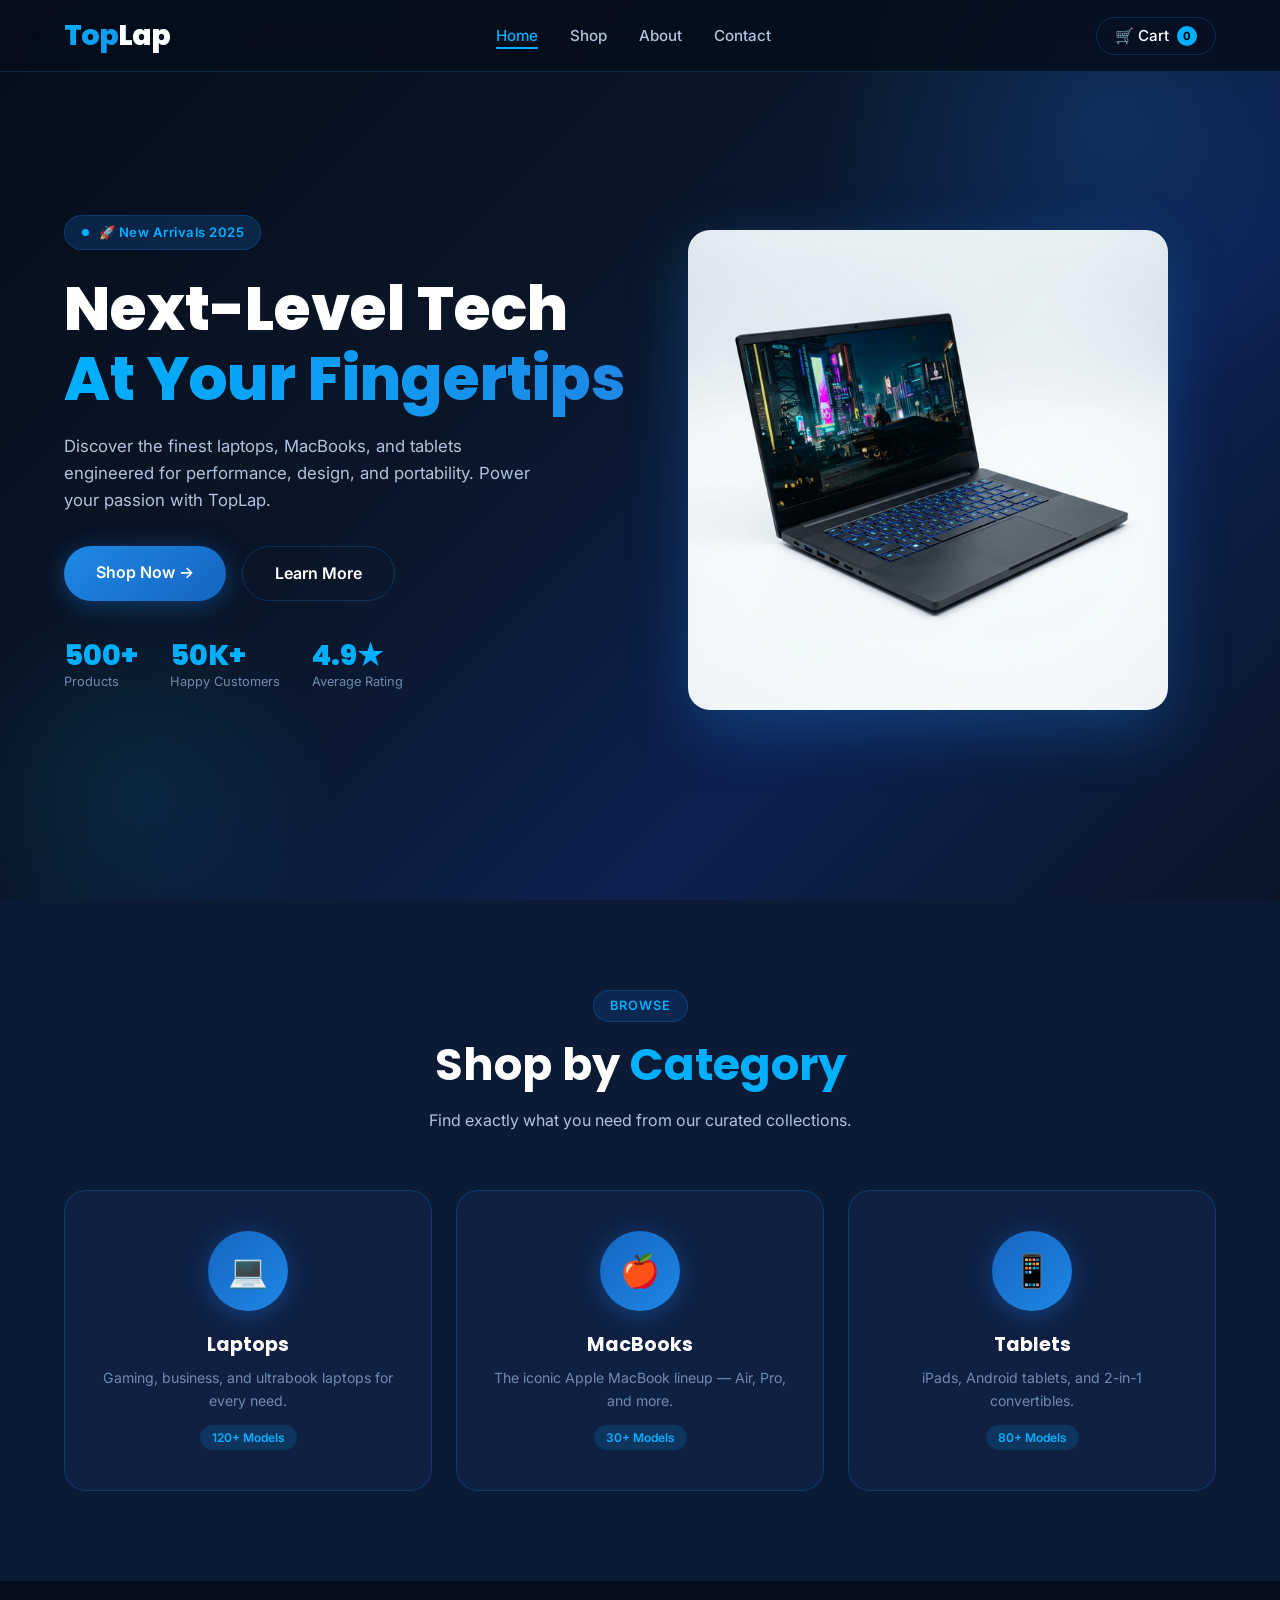
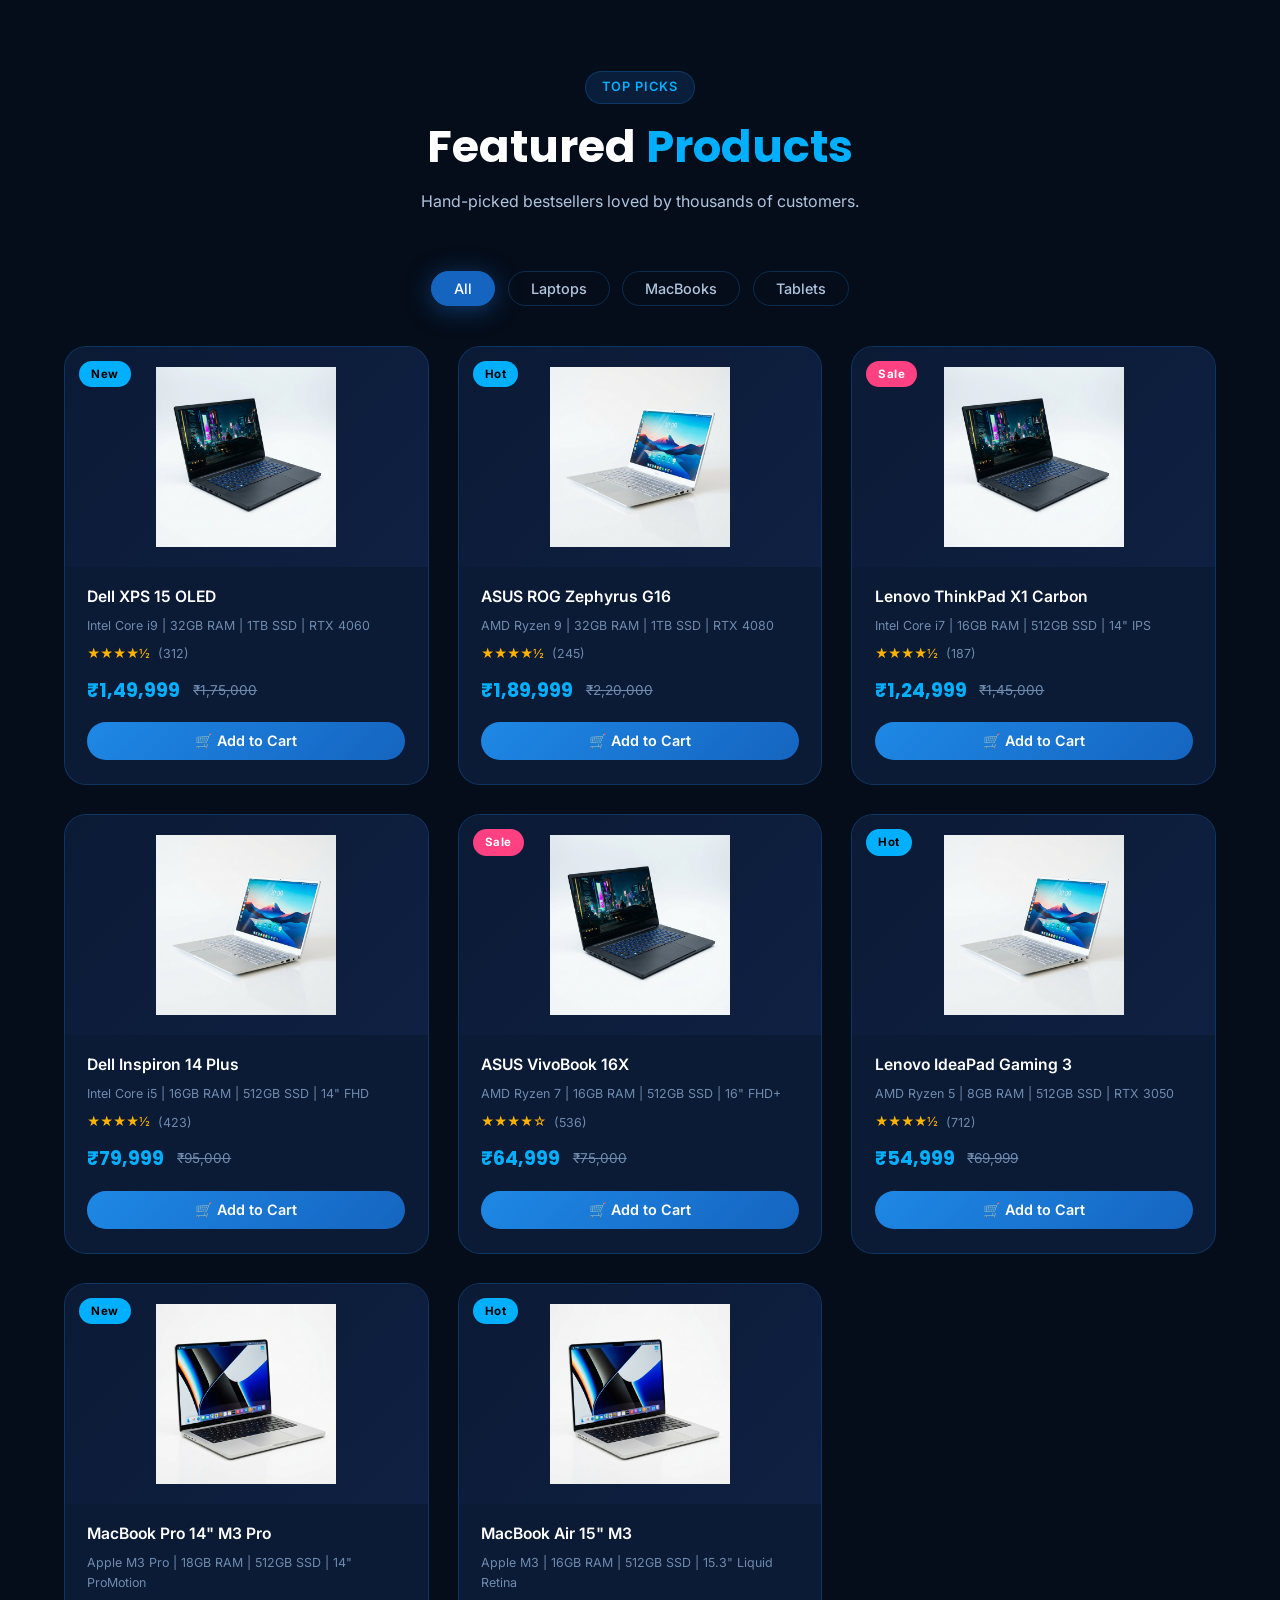
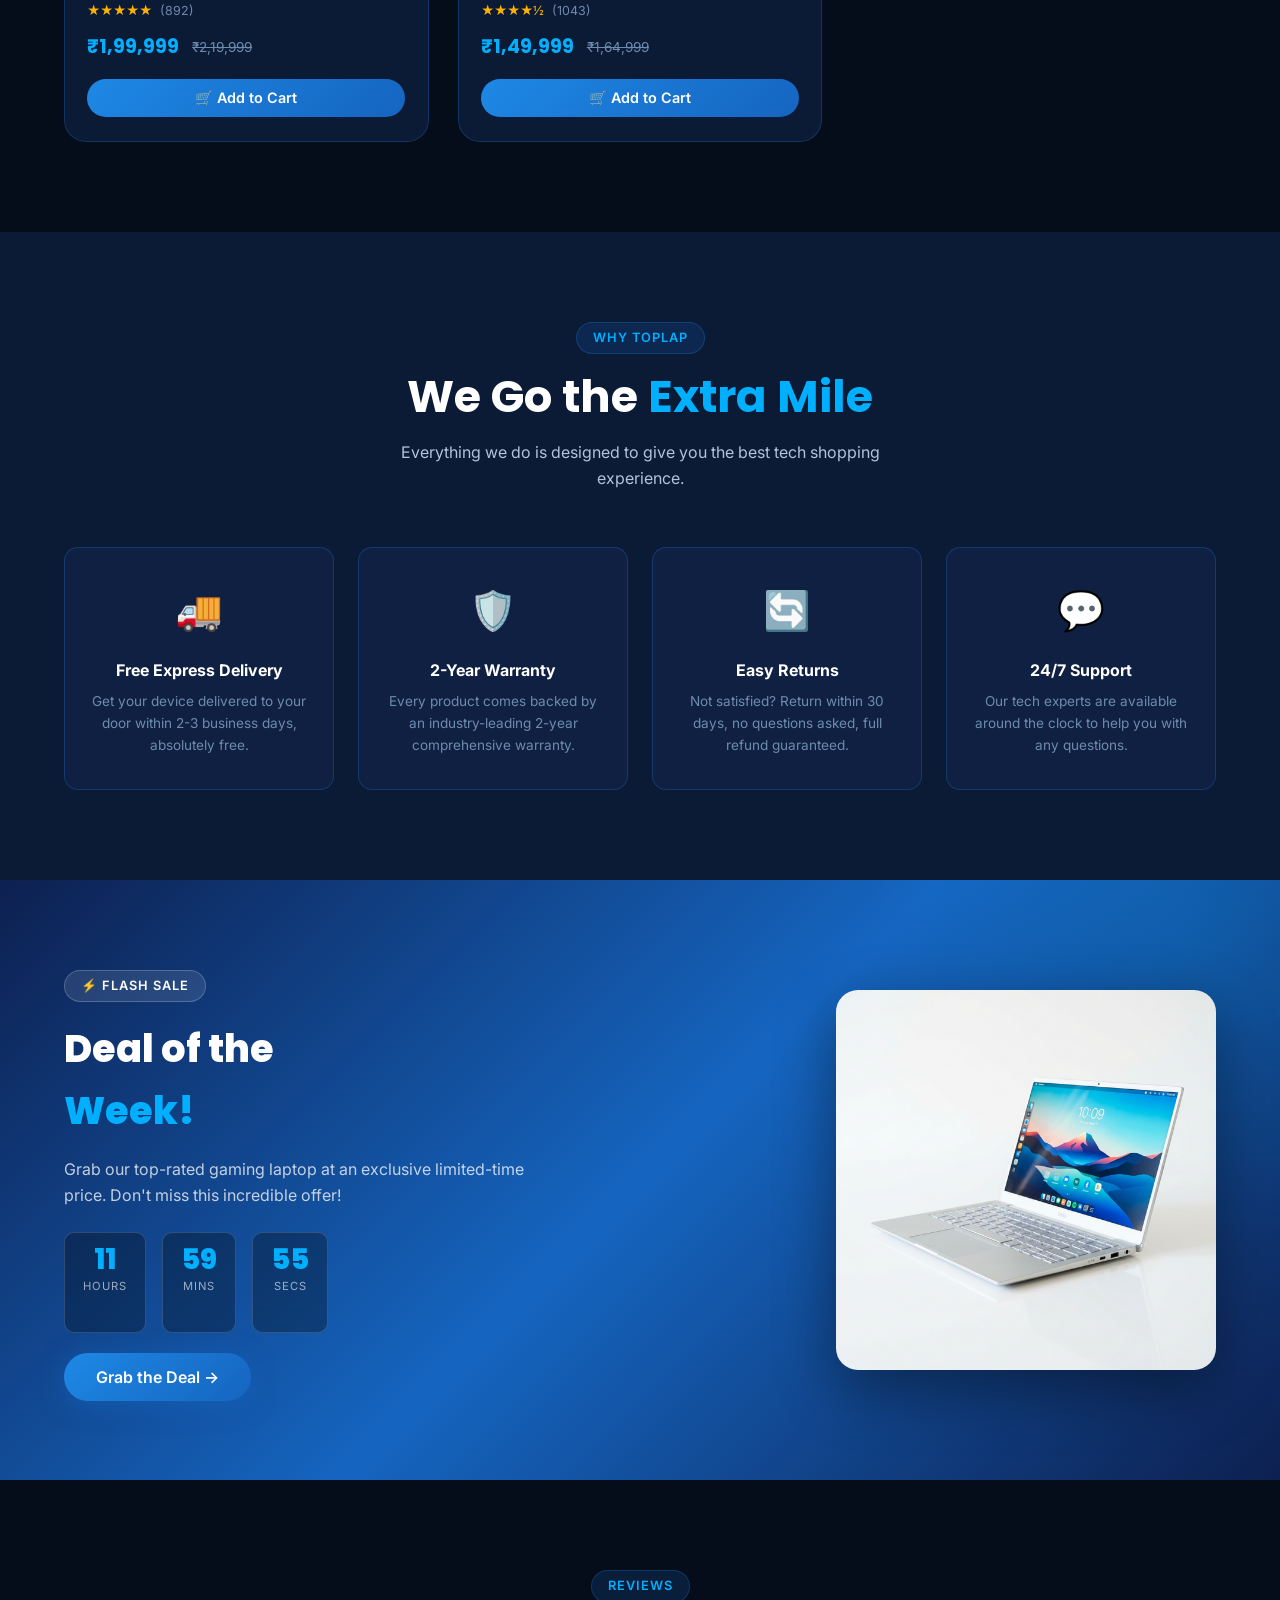
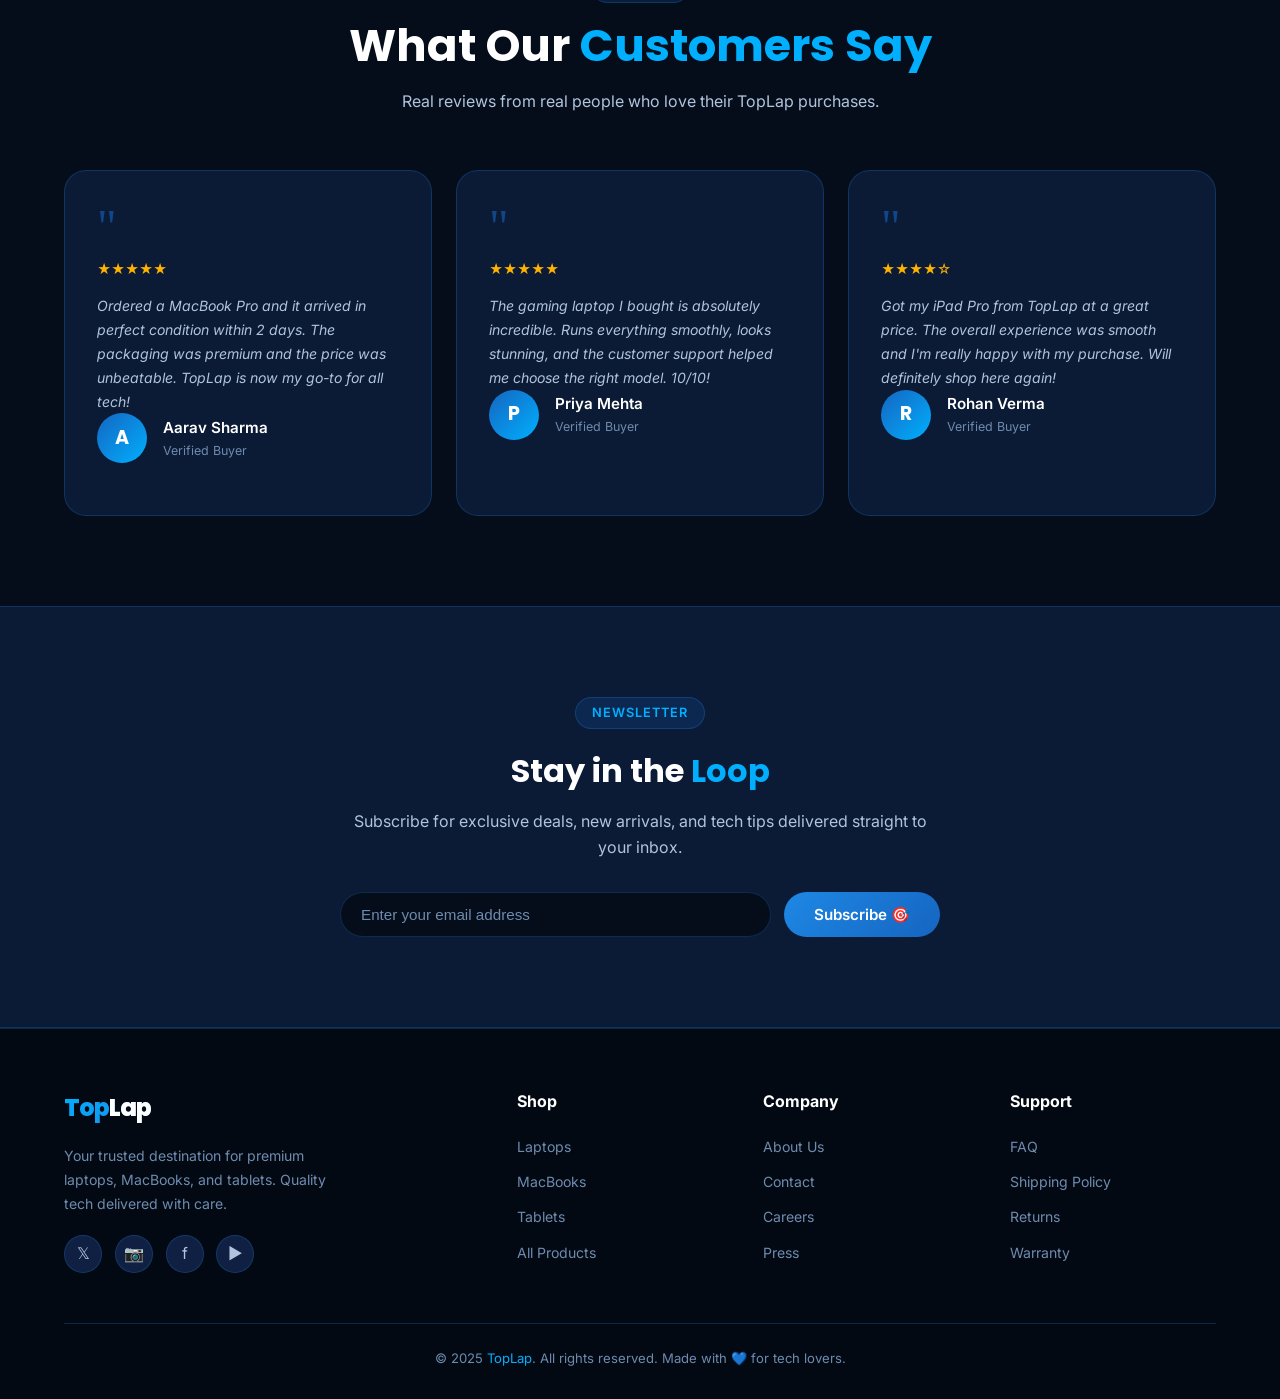
==== index.html @ 1390774e "Add files via upload" ====
<!DOCTYPE html>
<html lang="en">
<head>
  <meta charset="UTF-8" />
  <meta name="viewport" content="width=device-width, initial-scale=1.0" />
  <title>TopLap – Premium Laptops, MacBooks & Tablets</title>
  <meta name="description" content="TopLap – Your destination for premium laptops, MacBooks, and tablets. Shop the latest tech at unbeatable prices." />
  <link rel="stylesheet" href="style.css" />
</head>
<body>

  <!-- ===== NAVBAR ===== -->
  <nav id="navbar">
    <a href="index.html" class="logo">Top<span>Lap</span></a>
    <ul class="nav-links" id="navLinks">
      <li><a href="index.html" class="active">Home</a></li>
      <li><a href="shop.html">Shop</a></li>
      <li><a href="about.html">About</a></li>
      <li><a href="contact.html">Contact</a></li>
    </ul>
    <div class="nav-actions">
      <button class="cart-btn" id="cartToggle" aria-label="Open Cart">
        🛒 Cart <span class="cart-count" id="cartCount">0</span>
      </button>
      <div class="hamburger" id="hamburger" aria-label="Menu">
        <span></span><span></span><span></span>
      </div>
    </div>
  </nav>

  <!-- ===== HERO ===== -->
  <section class="hero" id="home">
    <div class="hero-content">
      <div class="hero-badge">🚀 New Arrivals 2025</div>
      <h1>Next-Level Tech<br><span>At Your Fingertips</span></h1>
      <p>Discover the finest laptops, MacBooks, and tablets engineered for performance, design, and portability. Power your passion with TopLap.</p>
      <div class="hero-btns">
        <a href="shop.html" class="btn-primary">Shop Now →</a>
        <a href="about.html" class="btn-outline">Learn More</a>
      </div>
      <div class="hero-stats">
        <div class="stat-item">
          <h3>500+</h3>
          <p>Products</p>
        </div>
        <div class="stat-item">
          <h3>50K+</h3>
          <p>Happy Customers</p>
        </div>
        <div class="stat-item">
          <h3>4.9★</h3>
          <p>Average Rating</p>
        </div>
      </div>
    </div>
    <div class="hero-visual">
      <div class="hero-img-wrap">
        <img src="images/laptop.png" alt="Featured Laptop" />
      </div>
    </div>
  </section>

  <!-- ===== CATEGORIES ===== -->
  <section class="categories">
    <div class="section-header">
      <span class="section-tag">Browse</span>
      <h2>Shop by <span>Category</span></h2>
      <p>Find exactly what you need from our curated collections.</p>
    </div>
    <div class="cats-grid">
      <a href="shop.html?cat=laptops" class="cat-card">
        <div class="cat-icon">💻</div>
        <h3>Laptops</h3>
        <p>Gaming, business, and ultrabook laptops for every need.</p>
        <span class="cat-count">120+ Models</span>
      </a>
      <a href="shop.html?cat=macbooks" class="cat-card">
        <div class="cat-icon">🍎</div>
        <h3>MacBooks</h3>
        <p>The iconic Apple MacBook lineup — Air, Pro, and more.</p>
        <span class="cat-count">30+ Models</span>
      </a>
      <a href="shop.html?cat=tablets" class="cat-card">
        <div class="cat-icon">📱</div>
        <h3>Tablets</h3>
        <p>iPads, Android tablets, and 2-in-1 convertibles.</p>
        <span class="cat-count">80+ Models</span>
      </a>
    </div>
  </section>

  <!-- ===== FEATURED PRODUCTS ===== -->
  <section class="featured">
    <div class="section-header">
      <span class="section-tag">Top Picks</span>
      <h2>Featured <span>Products</span></h2>
      <p>Hand-picked bestsellers loved by thousands of customers.</p>
    </div>
    <div class="filter-tabs">
      <button class="filter-tab active" data-filter="all">All</button>
      <button class="filter-tab" data-filter="laptops">Laptops</button>
      <button class="filter-tab" data-filter="macbooks">MacBooks</button>
      <button class="filter-tab" data-filter="tablets">Tablets</button>
    </div>
    <div class="products-grid" id="featuredGrid">
      <!-- Injected by JS -->
    </div>
  </section>

  <!-- ===== WHY US ===== -->
  <section class="features">
    <div class="section-header">
      <span class="section-tag">Why TopLap</span>
      <h2>We Go the <span>Extra Mile</span></h2>
      <p>Everything we do is designed to give you the best tech shopping experience.</p>
    </div>
    <div class="features-grid">
      <div class="feature-card">
        <span class="feature-icon">🚚</span>
        <h3>Free Express Delivery</h3>
        <p>Get your device delivered to your door within 2-3 business days, absolutely free.</p>
      </div>
      <div class="feature-card">
        <span class="feature-icon">🛡️</span>
        <h3>2-Year Warranty</h3>
        <p>Every product comes backed by an industry-leading 2-year comprehensive warranty.</p>
      </div>
      <div class="feature-card">
        <span class="feature-icon">🔄</span>
        <h3>Easy Returns</h3>
        <p>Not satisfied? Return within 30 days, no questions asked, full refund guaranteed.</p>
      </div>
      <div class="feature-card">
        <span class="feature-icon">💬</span>
        <h3>24/7 Support</h3>
        <p>Our tech experts are available around the clock to help you with any questions.</p>
      </div>
    </div>
  </section>

  <!-- ===== DEALS ===== -->
  <section class="deals">
    <div class="deals-inner">
      <div class="deals-content">
        <span class="section-tag">⚡ Flash Sale</span>
        <h2>Deal of the<br><span>Week!</span></h2>
        <p>Grab our top-rated gaming laptop at an exclusive limited-time price. Don't miss this incredible offer!</p>
        <div class="countdown">
          <div class="count-box"><span id="cH">00</span><p>Hours</p></div>
          <div class="count-box"><span id="cM">00</span><p>Mins</p></div>
          <div class="count-box"><span id="cS">00</span><p>Secs</p></div>
        </div>
        <a href="shop.html" class="btn-primary">Grab the Deal →</a>
      </div>
      <div class="deals-product">
        <img src="images/laptop2.png" alt="Deal Laptop" />
      </div>
    </div>
  </section>

  <!-- ===== TESTIMONIALS ===== -->
  <section class="testimonials">
    <div class="section-header">
      <span class="section-tag">Reviews</span>
      <h2>What Our <span>Customers Say</span></h2>
      <p>Real reviews from real people who love their TopLap purchases.</p>
    </div>
    <div class="testimonials-grid">
      <div class="testimonial-card">
        <div class="quote-mark">"</div>
        <div class="testimonial-stars">★★★★★</div>
        <p class="review">Ordered a MacBook Pro and it arrived in perfect condition within 2 days. The packaging was premium and the price was unbeatable. TopLap is now my go-to for all tech!</p>
        <div class="testimonial-header">
          <div class="avatar">A</div>
          <div><h4>Aarav Sharma</h4><p>Verified Buyer</p></div>
        </div>
      </div>
      <div class="testimonial-card">
        <div class="quote-mark">"</div>
        <div class="testimonial-stars">★★★★★</div>
        <p class="review">The gaming laptop I bought is absolutely incredible. Runs everything smoothly, looks stunning, and the customer support helped me choose the right model. 10/10!</p>
        <div class="testimonial-header">
          <div class="avatar">P</div>
          <div><h4>Priya Mehta</h4><p>Verified Buyer</p></div>
        </div>
      </div>
      <div class="testimonial-card">
        <div class="quote-mark">"</div>
        <div class="testimonial-stars">★★★★☆</div>
        <p class="review">Got my iPad Pro from TopLap at a great price. The overall experience was smooth and I'm really happy with my purchase. Will definitely shop here again!</p>
        <div class="testimonial-header">
          <div class="avatar">R</div>
          <div><h4>Rohan Verma</h4><p>Verified Buyer</p></div>
        </div>
      </div>
    </div>
  </section>

  <!-- ===== NEWSLETTER ===== -->
  <section class="newsletter">
    <div class="newsletter-inner">
      <span class="section-tag">Newsletter</span>
      <h2>Stay in the <span>Loop</span></h2>
      <p>Subscribe for exclusive deals, new arrivals, and tech tips delivered straight to your inbox.</p>
      <form class="newsletter-form" onsubmit="handleNewsletter(event)">
        <input type="email" placeholder="Enter your email address" required id="nlEmail" />
        <button type="submit">Subscribe 🎯</button>
      </form>
    </div>
  </section>

  <!-- ===== FOOTER ===== -->
  <footer>
    <div class="footer-grid">
      <div class="footer-brand">
        <a href="index.html" class="logo">Top<span style="-webkit-text-fill-color:#fff">Lap</span></a>
        <p>Your trusted destination for premium laptops, MacBooks, and tablets. Quality tech delivered with care.</p>
        <div class="socials">
          <a href="#" class="social-btn" title="Twitter">𝕏</a>
          <a href="#" class="social-btn" title="Instagram">📷</a>
          <a href="#" class="social-btn" title="Facebook">f</a>
          <a href="#" class="social-btn" title="YouTube">▶</a>
        </div>
      </div>
      <div class="footer-col">
        <h4>Shop</h4>
        <ul>
          <li><a href="shop.html?cat=laptops">Laptops</a></li>
          <li><a href="shop.html?cat=macbooks">MacBooks</a></li>
          <li><a href="shop.html?cat=tablets">Tablets</a></li>
          <li><a href="shop.html">All Products</a></li>
        </ul>
      </div>
      <div class="footer-col">
        <h4>Company</h4>
        <ul>
          <li><a href="about.html">About Us</a></li>
          <li><a href="contact.html">Contact</a></li>
          <li><a href="#">Careers</a></li>
          <li><a href="#">Press</a></li>
        </ul>
      </div>
      <div class="footer-col">
        <h4>Support</h4>
        <ul>
          <li><a href="#">FAQ</a></li>
          <li><a href="#">Shipping Policy</a></li>
          <li><a href="#">Returns</a></li>
          <li><a href="#">Warranty</a></li>
        </ul>
      </div>
    </div>
    <div class="footer-bottom">
      <p>© 2025 <span>TopLap</span>. All rights reserved. Made with 💙 for tech lovers.</p>
    </div>
  </footer>

  <!-- ===== CART SIDEBAR ===== -->
  <div class="cart-overlay" id="cartOverlay"></div>
  <div class="cart-sidebar" id="cartSidebar">
    <div class="cart-header">
      <h3>🛒 Your Cart</h3>
      <button class="cart-close" id="cartClose">✕</button>
    </div>
    <div class="cart-items" id="cartItems"></div>
    <div class="cart-footer" id="cartFooter" style="display:none">
      <div class="cart-total-row"><span>Total:</span><span id="cartTotal">₹0</span></div>
      <button class="checkout-btn" onclick="handleCheckout()">Checkout 🚀</button>
    </div>
  </div>

  <!-- ===== TOAST ===== -->
  <div class="toast" id="toast">
    <span class="toast-icon">✅</span>
    <span id="toastMsg">Added to cart!</span>
  </div>

  <script src="script.js"></script>
</body>
</html>
---- style.css ----
/* ============================================
   TopLap – Global Stylesheet (Blue Theme)
   ============================================ */

@import url('https://fonts.googleapis.com/css2?family=Inter:wght@300;400;500;600;700;800&family=Poppins:wght@400;600;700;800&display=swap');

/* ---------- CSS Variables ---------- */
:root {
  --primary:       #1565C0;
  --primary-dark:  #0D47A1;
  --primary-light: #1E88E5;
  --accent:        #00B0FF;
  --accent2:       #29B6F6;
  --blue-glow:     rgba(30, 136, 229, 0.35);
  --bg-dark:       #050D1A;
  --bg-card:       #0B1A35;
  --bg-card2:      #0F2042;
  --text-white:    #FFFFFF;
  --text-light:    #B0C4DE;
  --text-muted:    #6E8BAE;
  --border:        rgba(30, 136, 229, 0.25);
  --transition:    all 0.35s cubic-bezier(0.4, 0, 0.2, 1);
  --radius:        14px;
  --radius-lg:     22px;
  --shadow:        0 8px 32px rgba(0,0,0,0.5);
  --shadow-blue:   0 4px 24px rgba(21, 101, 192, 0.5);
}

/* ---------- Reset ---------- */
*, *::before, *::after { margin: 0; padding: 0; box-sizing: border-box; }
html { scroll-behavior: smooth; }
body {
  font-family: 'Inter', sans-serif;
  background: var(--bg-dark);
  color: var(--text-white);
  line-height: 1.6;
  overflow-x: hidden;
}
a { text-decoration: none; color: inherit; }
img { max-width: 100%; display: block; }
ul { list-style: none; }
button { cursor: pointer; font-family: inherit; border: none; outline: none; }

/* ---------- Scrollbar ---------- */
::-webkit-scrollbar { width: 7px; }
::-webkit-scrollbar-track { background: var(--bg-dark); }
::-webkit-scrollbar-thumb { background: var(--primary); border-radius: 10px; }

/* ============================================
   NAVBAR
   ============================================ */
#navbar {
  position: fixed; top: 0; left: 0; width: 100%;
  z-index: 1000;
  padding: 0 5%;
  display: flex; align-items: center; justify-content: space-between;
  height: 72px;
  background: rgba(5, 13, 26, 0.85);
  backdrop-filter: blur(18px);
  border-bottom: 1px solid var(--border);
  transition: var(--transition);
}
#navbar.scrolled {
  background: rgba(5, 13, 26, 0.97);
  box-shadow: 0 2px 20px rgba(0,0,0,0.5);
}
.logo {
  font-family: 'Poppins', sans-serif;
  font-size: 1.8rem;
  font-weight: 800;
  background: linear-gradient(135deg, var(--accent) 0%, var(--primary-light) 100%);
  -webkit-background-clip: text;
  -webkit-text-fill-color: transparent;
  background-clip: text;
  letter-spacing: -1px;
}
.logo span { color: var(--text-white); -webkit-text-fill-color: var(--text-white); }
.nav-links { display: flex; gap: 2rem; align-items: center; }
.nav-links a {
  font-size: 0.95rem; font-weight: 500; color: var(--text-light);
  position: relative; padding-bottom: 4px;
  transition: var(--transition);
}
.nav-links a::after {
  content: ''; position: absolute; bottom: 0; left: 0;
  width: 0; height: 2px; background: var(--accent);
  transition: var(--transition); border-radius: 2px;
}
.nav-links a:hover, .nav-links a.active { color: var(--accent); }
.nav-links a:hover::after, .nav-links a.active::after { width: 100%; }
.nav-actions { display: flex; align-items: center; gap: 1rem; }
.cart-btn {
  background: transparent; border: 1.5px solid var(--border);
  color: var(--text-white); padding: 8px 18px;
  border-radius: 50px; font-size: 0.95rem; font-weight: 500;
  display: flex; align-items: center; gap: 8px;
  transition: var(--transition);
}
.cart-btn:hover { background: var(--primary); border-color: var(--primary); box-shadow: var(--shadow-blue); }
.cart-count {
  background: var(--accent); color: #000; font-weight: 700;
  font-size: 0.7rem; width: 20px; height: 20px;
  border-radius: 50%; display: flex; align-items: center; justify-content: center;
}
.hamburger { display: none; flex-direction: column; gap: 5px; cursor: pointer; padding: 4px; }
.hamburger span {
  display: block; width: 26px; height: 2.5px;
  background: var(--text-white); border-radius: 2px; transition: var(--transition);
}
.hamburger.open span:nth-child(1) { transform: translateY(7.5px) rotate(45deg); }
.hamburger.open span:nth-child(2) { opacity: 0; }
.hamburger.open span:nth-child(3) { transform: translateY(-7.5px) rotate(-45deg); }

/* ============================================
   HERO
   ============================================ */
.hero {
  min-height: 100vh;
  padding: 100px 5% 60px;
  display: flex; align-items: center;
  background: linear-gradient(135deg, #050D1A 0%, #0A1628 40%, #0D2050 70%, #0A1628 100%);
  position: relative; overflow: hidden;
}
.hero::before {
  content: '';
  position: absolute; top: -20%; right: -10%;
  width: 600px; height: 600px;
  background: radial-gradient(circle, rgba(30,136,229,0.18) 0%, transparent 70%);
  pointer-events: none;
}
.hero::after {
  content: '';
  position: absolute; bottom: -10%; left: -5%;
  width: 400px; height: 400px;
  background: radial-gradient(circle, rgba(0,176,255,0.1) 0%, transparent 70%);
  pointer-events: none;
}
.hero-content { flex: 1; max-width: 580px; position: relative; z-index: 2; }
.hero-badge {
  display: inline-flex; align-items: center; gap: 8px;
  background: rgba(21,101,192,0.25); border: 1px solid var(--border);
  color: var(--accent); font-size: 0.82rem; font-weight: 600;
  padding: 6px 16px; border-radius: 50px;
  margin-bottom: 1.5rem; letter-spacing: 0.5px;
}
.hero-badge::before { content: '●'; font-size: 0.6rem; animation: pulse 1.5s infinite; }
@keyframes pulse { 0%,100%{opacity:1} 50%{opacity:0.3} }
.hero h1 {
  font-family: 'Poppins', sans-serif;
  font-size: clamp(2.2rem, 5vw, 3.8rem);
  font-weight: 800; line-height: 1.15;
  margin-bottom: 1.2rem;
}
.hero h1 span {
  background: linear-gradient(90deg, var(--accent) 0%, var(--primary-light) 100%);
  -webkit-background-clip: text; -webkit-text-fill-color: transparent; background-clip: text;
}
.hero p { font-size: 1.05rem; color: var(--text-light); margin-bottom: 2rem; max-width: 480px; }
.hero-btns { display: flex; gap: 1rem; flex-wrap: wrap; }
.btn-primary {
  background: linear-gradient(135deg, var(--primary-light), var(--primary));
  color: #fff; padding: 14px 32px; border-radius: 50px;
  font-size: 1rem; font-weight: 600;
  box-shadow: var(--shadow-blue);
  transition: var(--transition);
}
.btn-primary:hover { transform: translateY(-3px); box-shadow: 0 8px 30px rgba(21,101,192,0.7); }
.btn-outline {
  background: transparent; color: var(--text-white);
  border: 1.5px solid var(--border);
  padding: 14px 32px; border-radius: 50px;
  font-size: 1rem; font-weight: 600;
  transition: var(--transition);
}
.btn-outline:hover { border-color: var(--accent); color: var(--accent); transform: translateY(-3px); }
.hero-visual { flex: 1; display: flex; justify-content: center; align-items: center; position: relative; z-index: 2; }
.hero-img-wrap {
  position: relative; width: 480px; max-width: 100%;
}
.hero-img-wrap img {
  width: 100%; border-radius: var(--radius-lg);
  box-shadow: 0 20px 60px rgba(30,136,229,0.3);
  animation: float 4s ease-in-out infinite;
}
@keyframes float { 0%,100%{transform:translateY(0)} 50%{transform:translateY(-18px)} }
.hero-stats {
  display: flex; gap: 2rem; margin-top: 2.5rem; flex-wrap: wrap;
}
.stat-item { text-align: left; }
.stat-item h3 {
  font-family: 'Poppins',sans-serif; font-size: 1.8rem;
  font-weight: 800; color: var(--accent); line-height: 1;
}
.stat-item p { font-size: 0.8rem; color: var(--text-muted); margin-top: 2px; }

/* ============================================
   SECTION COMMONS
   ============================================ */
section { padding: 90px 5%; }
.section-header { text-align: center; margin-bottom: 3.5rem; }
.section-tag {
  display: inline-block; background: rgba(21,101,192,0.2);
  color: var(--accent); font-size: 0.8rem; font-weight: 600;
  padding: 5px 16px; border-radius: 50px;
  border: 1px solid var(--border); letter-spacing: 1px;
  text-transform: uppercase; margin-bottom: 1rem;
}
.section-header h2 {
  font-family: 'Poppins', sans-serif; font-size: clamp(1.8rem, 3.5vw, 2.8rem);
  font-weight: 700; line-height: 1.2; margin-bottom: 1rem;
}
.section-header h2 span { color: var(--accent); }
.section-header p { color: var(--text-light); font-size: 1rem; max-width: 560px; margin: 0 auto; }

/* ============================================
   CATEGORIES
   ============================================ */
.categories { background: var(--bg-card); }
.cats-grid { display: grid; grid-template-columns: repeat(3, 1fr); gap: 1.5rem; }
.cat-card {
  background: var(--bg-card2); border: 1px solid var(--border);
  border-radius: var(--radius-lg); padding: 2.5rem 2rem;
  text-align: center; cursor: pointer;
  transition: var(--transition); position: relative; overflow: hidden;
}
.cat-card::before {
  content: ''; position: absolute; inset: 0;
  background: linear-gradient(135deg, rgba(30,136,229,0.08), transparent);
  opacity: 0; transition: var(--transition);
}
.cat-card:hover { transform: translateY(-8px); border-color: var(--accent); box-shadow: 0 12px 40px rgba(30,136,229,0.3); }
.cat-card:hover::before { opacity: 1; }
.cat-icon {
  width: 80px; height: 80px; border-radius: 50%;
  background: linear-gradient(135deg, var(--primary), var(--primary-light));
  display: flex; align-items: center; justify-content: center;
  margin: 0 auto 1.2rem; font-size: 2rem;
  box-shadow: var(--shadow-blue);
  transition: var(--transition);
}
.cat-card:hover .cat-icon { transform: scale(1.1) rotate(-5deg); }
.cat-card h3 { font-family: 'Poppins',sans-serif; font-size: 1.2rem; font-weight: 700; margin-bottom: 0.4rem; }
.cat-card p { color: var(--text-muted); font-size: 0.88rem; }
.cat-count {
  display: inline-block; background: rgba(0,176,255,0.15);
  color: var(--accent); font-size: 0.75rem; font-weight: 600;
  padding: 3px 12px; border-radius: 50px; margin-top: 0.8rem;
}

/* ============================================
   FEATURED PRODUCTS
   ============================================ */
.featured { background: var(--bg-dark); }
.filter-tabs { display: flex; gap: 0.8rem; justify-content: center; margin-bottom: 2.5rem; flex-wrap: wrap; }
.filter-tab {
  background: transparent; color: var(--text-light);
  border: 1.5px solid var(--border); padding: 8px 22px;
  border-radius: 50px; font-size: 0.9rem; font-weight: 500;
  transition: var(--transition);
}
.filter-tab:hover, .filter-tab.active {
  background: var(--primary); color: #fff;
  border-color: var(--primary); box-shadow: var(--shadow-blue);
}
.products-grid { display: grid; grid-template-columns: repeat(auto-fill, minmax(280px, 1fr)); gap: 1.8rem; }
.product-card {
  background: var(--bg-card);
  border: 1px solid var(--border);
  border-radius: var(--radius-lg); overflow: hidden;
  transition: var(--transition); position: relative;
}
.product-card:hover { transform: translateY(-8px); box-shadow: 0 16px 48px rgba(30,136,229,0.25); border-color: rgba(30,136,229,0.5); }
.product-badge {
  position: absolute; top: 14px; left: 14px; z-index: 2;
  background: var(--accent); color: #000;
  font-size: 0.72rem; font-weight: 700;
  padding: 4px 12px; border-radius: 50px; letter-spacing: 0.5px;
}
.product-badge.sale { background: #FF4081; color: #fff; }
.product-img {
  position: relative; height: 220px; overflow: hidden;
  background: linear-gradient(135deg, #0B1A35, #0F2042);
  display: flex; align-items: center; justify-content: center;
}
.product-img img { height: 100%; width: 100%; object-fit: contain; padding: 20px; transition: var(--transition); }
.product-card:hover .product-img img { transform: scale(1.07); }
.product-actions {
  position: absolute; top: 50%; left: 0; right: 0;
  display: flex; gap: 0.5rem; justify-content: center;
  transform: translateY(-50%); opacity: 0;
  transition: var(--transition);
}
.product-card:hover .product-actions { opacity: 1; }
.action-btn {
  background: rgba(255,255,255,0.95); color: var(--primary-dark);
  width: 40px; height: 40px; border-radius: 50%;
  display: flex; align-items: center; justify-content: center;
  font-size: 1rem; transition: var(--transition);
  box-shadow: 0 4px 12px rgba(0,0,0,0.3);
}
.action-btn:hover { background: var(--accent); color: #000; transform: scale(1.1); }
.product-info { padding: 1.2rem 1.4rem 1.5rem; }
.product-info h3 { font-size: 0.98rem; font-weight: 600; margin-bottom: 0.5rem; line-height: 1.4; }
.product-meta { display: flex; align-items: center; gap: 0.5rem; margin-bottom: 0.7rem; }
.stars { color: #FFB300; font-size: 0.8rem; }
.rating-count { color: var(--text-muted); font-size: 0.78rem; }
.product-price { display: flex; align-items: center; gap: 0.8rem; margin-bottom: 1rem; }
.price-current { font-family: 'Poppins',sans-serif; font-size: 1.2rem; font-weight: 700; color: var(--accent); }
.price-old { font-size: 0.85rem; color: var(--text-muted); text-decoration: line-through; }
.add-to-cart {
  width: 100%; background: linear-gradient(135deg, var(--primary-light), var(--primary));
  color: #fff; padding: 10px; border-radius: 50px;
  font-size: 0.9rem; font-weight: 600;
  display: flex; align-items: center; justify-content: center; gap: 8px;
  transition: var(--transition);
}
.add-to-cart:hover { box-shadow: var(--shadow-blue); transform: translateY(-2px); }

/* ============================================
   FEATURES / WHY US
   ============================================ */
.features { background: var(--bg-card); }
.features-grid { display: grid; grid-template-columns: repeat(auto-fill, minmax(230px, 1fr)); gap: 1.5rem; }
.feature-card {
  background: var(--bg-card2); border: 1px solid var(--border);
  border-radius: var(--radius); padding: 2rem 1.5rem;
  text-align: center; transition: var(--transition);
}
.feature-card:hover { transform: translateY(-6px); border-color: var(--accent); box-shadow: 0 8px 30px rgba(30,136,229,0.2); }
.feature-icon {
  font-size: 2.4rem; margin-bottom: 1rem;
  display: block;
}
.feature-card h3 { font-size: 1rem; font-weight: 700; margin-bottom: 0.5rem; }
.feature-card p { color: var(--text-muted); font-size: 0.85rem; line-height: 1.6; }

/* ============================================
   DEALS BANNER
   ============================================ */
.deals {
  background: linear-gradient(135deg, #0D2050 0%, #1565C0 50%, #0D2050 100%);
  position: relative; overflow: hidden;
}
.deals::before {
  content: ''; position: absolute; top: -50%; right: -20%;
  width: 700px; height: 700px;
  background: radial-gradient(circle, rgba(0,176,255,0.15) 0%, transparent 65%);
  pointer-events: none;
}
.deals-inner {
  display: flex; align-items: center; justify-content: space-between; gap: 2rem;
  flex-wrap: wrap; position: relative; z-index: 1;
}
.deals-content { max-width: 500px; }
.deals-content .section-tag { background: rgba(255,255,255,0.1); color: #fff; border-color: rgba(255,255,255,0.2); }
.deals-content h2 { font-family: 'Poppins',sans-serif; font-size: clamp(1.8rem, 3vw, 2.6rem); font-weight: 800; }
.deals-content h2 span { color: var(--accent); }
.deals-content p { color: rgba(255,255,255,0.75); margin: 1rem 0 1.5rem; }
.countdown { display: flex; gap: 1rem; margin-bottom: 2rem; }
.count-box {
  background: rgba(0,0,0,0.3); border: 1px solid rgba(255,255,255,0.15);
  border-radius: 10px; padding: 12px 18px; text-align: center; min-width: 70px;
}
.count-box span { display: block; font-family: 'Poppins',sans-serif; font-size: 1.8rem; font-weight: 800; color: var(--accent); line-height: 1; }
.count-box p { font-size: 0.7rem; color: rgba(255,255,255,0.6); margin-top: 4px; text-transform: uppercase; letter-spacing: 1px; }
.deals-product img {
  width: 380px; max-width: 100%;
  border-radius: var(--radius-lg);
  box-shadow: 0 20px 60px rgba(0,0,0,0.4);
  animation: float 4s ease-in-out infinite;
}

/* ============================================
   TESTIMONIALS
   ============================================ */
.testimonials { background: var(--bg-dark); }
.testimonials-grid { display: grid; grid-template-columns: repeat(auto-fill, minmax(290px, 1fr)); gap: 1.5rem; }
.testimonial-card {
  background: var(--bg-card); border: 1px solid var(--border);
  border-radius: var(--radius-lg); padding: 2rem;
  transition: var(--transition);
}
.testimonial-card:hover { transform: translateY(-6px); border-color: rgba(30,136,229,0.5); }
.testimonial-header { display: flex; align-items: center; gap: 1rem; margin-bottom: 1.2rem; }
.avatar {
  width: 50px; height: 50px; border-radius: 50%;
  background: linear-gradient(135deg, var(--primary), var(--accent));
  display: flex; align-items: center; justify-content: center;
  font-size: 1.2rem; font-weight: 700; color: #fff;
  font-family: 'Poppins',sans-serif; flex-shrink: 0;
}
.testimonial-header h4 { font-size: 0.95rem; font-weight: 600; }
.testimonial-header p { font-size: 0.78rem; color: var(--text-muted); }
.testimonial-stars { color: #FFB300; font-size: 0.85rem; margin-bottom: 0.8rem; }
.testimonial-card p.review { color: var(--text-light); font-size: 0.88rem; line-height: 1.7; font-style: italic; }
.quote-mark { font-size: 3rem; color: var(--primary); line-height: 1; margin-bottom: 0.5rem; font-family: Georgia,serif; opacity: 0.6; }

/* ============================================
   NEWSLETTER
   ============================================ */
.newsletter {
  background: var(--bg-card);
  border-top: 1px solid var(--border);
  border-bottom: 1px solid var(--border);
}
.newsletter-inner { text-align: center; max-width: 600px; margin: 0 auto; }
.newsletter-inner h2 { font-family: 'Poppins',sans-serif; font-size: 2rem; font-weight: 700; margin-bottom: 0.8rem; }
.newsletter-inner h2 span { color: var(--accent); }
.newsletter-inner p { color: var(--text-light); margin-bottom: 2rem; }
.newsletter-form { display: flex; gap: 0.8rem; flex-wrap: wrap; justify-content: center; }
.newsletter-form input {
  flex: 1; min-width: 240px; padding: 13px 20px;
  background: var(--bg-dark); border: 1.5px solid var(--border);
  color: var(--text-white); border-radius: 50px; font-size: 0.95rem;
  transition: var(--transition);
}
.newsletter-form input:focus { outline: none; border-color: var(--accent); }
.newsletter-form input::placeholder { color: var(--text-muted); }
.newsletter-form button {
  background: linear-gradient(135deg, var(--primary-light), var(--primary));
  color: #fff; padding: 13px 30px; border-radius: 50px;
  font-size: 0.95rem; font-weight: 600; transition: var(--transition);
}
.newsletter-form button:hover { box-shadow: var(--shadow-blue); transform: translateY(-2px); }

/* ============================================
   FOOTER
   ============================================ */
footer {
  background: #030913;
  border-top: 1px solid var(--border);
  padding: 60px 5% 30px;
}
.footer-grid {
  display: grid; grid-template-columns: 2fr 1fr 1fr 1fr;
  gap: 2.5rem; margin-bottom: 3rem;
}
.footer-brand .logo { font-size: 1.5rem; margin-bottom: 1rem; display: inline-block; }
.footer-brand p { color: var(--text-muted); font-size: 0.88rem; line-height: 1.7; max-width: 280px; }
.socials { display: flex; gap: 0.8rem; margin-top: 1.2rem; }
.social-btn {
  width: 38px; height: 38px; border-radius: 50%;
  background: var(--bg-card2); border: 1px solid var(--border);
  display: flex; align-items: center; justify-content: center;
  color: var(--text-light); font-size: 1rem;
  transition: var(--transition);
}
.social-btn:hover { background: var(--primary); color: #fff; border-color: var(--primary); transform: translateY(-3px); }
.footer-col h4 { font-size: 1rem; font-weight: 700; margin-bottom: 1.2rem; color: var(--text-white); }
.footer-col ul li { margin-bottom: 0.6rem; }
.footer-col ul li a { color: var(--text-muted); font-size: 0.88rem; transition: var(--transition); }
.footer-col ul li a:hover { color: var(--accent); padding-left: 4px; }
.footer-bottom {
  text-align: center; padding-top: 1.5rem;
  border-top: 1px solid var(--border);
  color: var(--text-muted); font-size: 0.82rem;
}
.footer-bottom span { color: var(--accent); }

/* ============================================
   CART SIDEBAR
   ============================================ */
.cart-overlay {
  position: fixed; inset: 0; background: rgba(0,0,0,0.6);
  backdrop-filter: blur(4px); z-index: 2000;
  opacity: 0; visibility: hidden; transition: var(--transition);
}
.cart-overlay.open { opacity: 1; visibility: visible; }
.cart-sidebar {
  position: fixed; top: 0; right: -420px; height: 100vh;
  width: 420px; max-width: 95vw;
  background: var(--bg-card); border-left: 1px solid var(--border);
  z-index: 2001; padding: 0;
  display: flex; flex-direction: column;
  transition: right 0.4s cubic-bezier(0.4,0,0.2,1);
}
.cart-sidebar.open { right: 0; }
.cart-header {
  padding: 1.5rem 1.8rem; border-bottom: 1px solid var(--border);
  display: flex; align-items: center; justify-content: space-between;
}
.cart-header h3 { font-family: 'Poppins',sans-serif; font-size: 1.2rem; font-weight: 700; }
.cart-close {
  background: var(--bg-card2); border: 1px solid var(--border);
  color: var(--text-white); width: 36px; height: 36px;
  border-radius: 50%; font-size: 1.1rem; display: flex;
  align-items: center; justify-content: center; cursor: pointer;
  transition: var(--transition);
}
.cart-close:hover { background: var(--primary); border-color: var(--primary); }
.cart-items { flex: 1; overflow-y: auto; padding: 1.5rem 1.8rem; }
.cart-empty { text-align: center; padding: 3rem 0; color: var(--text-muted); }
.cart-empty .empty-icon { font-size: 3.5rem; margin-bottom: 0.8rem; }
.cart-item {
  display: flex; gap: 1rem; align-items: center;
  padding: 1rem 0; border-bottom: 1px solid var(--border);
}
.cart-item-img {
  width: 70px; height: 70px; border-radius: 10px;
  background: var(--bg-card2); overflow: hidden; flex-shrink: 0;
  display: flex; align-items: center; justify-content: center;
}
.cart-item-img img { width: 100%; height: 100%; object-fit: contain; padding: 6px; }
.cart-item-info { flex: 1; }
.cart-item-info h4 { font-size: 0.9rem; font-weight: 600; margin-bottom: 0.3rem; }
.cart-item-price { color: var(--accent); font-weight: 700; font-size: 0.95rem; }
.cart-item-controls { display: flex; align-items: center; gap: 0.5rem; margin-top: 0.5rem; }
.qty-btn {
  width: 26px; height: 26px; border-radius: 50%;
  background: var(--bg-dark); border: 1px solid var(--border);
  color: var(--text-white); font-size: 0.9rem;
  display: flex; align-items: center; justify-content: center;
  cursor: pointer; transition: var(--transition);
}
.qty-btn:hover { background: var(--primary); border-color: var(--primary); }
.qty-val { min-width: 24px; text-align: center; font-weight: 600; font-size: 0.9rem; }
.remove-item { background: transparent; border: none; color: var(--text-muted); cursor: pointer; font-size: 1rem; margin-left: auto; transition: var(--transition); }
.remove-item:hover { color: #FF4081; }
.cart-footer {
  padding: 1.5rem 1.8rem; border-top: 1px solid var(--border);
}
.cart-total-row { display: flex; justify-content: space-between; margin-bottom: 1.2rem; font-size: 1.1rem; font-weight: 700; }
.cart-total-row span:last-child { color: var(--accent); }
.checkout-btn {
  width: 100%; background: linear-gradient(135deg, var(--primary-light), var(--primary));
  color: #fff; padding: 14px; border-radius: 50px;
  font-size: 1rem; font-weight: 700;
  display: flex; align-items: center; justify-content: center; gap: 8px;
  transition: var(--transition);
}
.checkout-btn:hover { box-shadow: var(--shadow-blue); transform: translateY(-2px); }

/* ============================================
   TOAST NOTIFICATION
   ============================================ */
.toast {
  position: fixed; bottom: 30px; right: 30px; z-index: 9999;
  background: var(--bg-card); border: 1px solid var(--border);
  color: var(--text-white); padding: 14px 22px;
  border-radius: var(--radius); box-shadow: var(--shadow);
  display: flex; align-items: center; gap: 10px;
  transform: translateX(120%); opacity: 0;
  transition: all 0.4s cubic-bezier(0.4,0,0.2,1);
  font-size: 0.9rem; font-weight: 500;
  border-left: 4px solid var(--accent);
}
.toast.show { transform: translateX(0); opacity: 1; }
.toast-icon { font-size: 1.2rem; }

/* ============================================
   SHOP PAGE SPECIFIC
   ============================================ */
.shop-hero {
  min-height: 280px;
  background: linear-gradient(135deg, #050D1A 0%, #0D2050 100%);
  display: flex; align-items: center; justify-content: center;
  padding: 120px 5% 60px; text-align: center;
  position: relative; overflow: hidden;
}
.shop-hero::before {
  content: '';
  position: absolute; top: 50%; left: 50%; transform: translate(-50%,-50%);
  width: 600px; height: 300px;
  background: radial-gradient(ellipse, rgba(30,136,229,0.15) 0%, transparent 70%);
  pointer-events: none;
}
.shop-hero h1 { font-family: 'Poppins',sans-serif; font-size: clamp(2rem,4vw,3rem); font-weight: 800; position: relative; z-index: 1; }
.shop-hero h1 span { color: var(--accent); }
.shop-hero p { color: var(--text-light); margin-top: 0.8rem; position: relative; z-index: 1; }
.breadcrumb { position: relative; z-index: 1; margin-top: 1rem; color: var(--text-muted); font-size: 0.85rem; }
.breadcrumb a { color: var(--accent); }

.shop-layout { display: grid; grid-template-columns: 260px 1fr; gap: 2rem; padding: 60px 5%; }
.sidebar {
  background: var(--bg-card); border: 1px solid var(--border);
  border-radius: var(--radius-lg); padding: 1.5rem;
  height: fit-content; position: sticky; top: 90px;
}
.sidebar h3 { font-size: 1rem; font-weight: 700; margin-bottom: 1.2rem; padding-bottom: 0.8rem; border-bottom: 1px solid var(--border); }
.filter-group { margin-bottom: 1.8rem; }
.filter-group h4 { font-size: 0.85rem; font-weight: 600; color: var(--text-light); text-transform: uppercase; letter-spacing: 0.8px; margin-bottom: 0.8rem; }
.filter-check { display: flex; align-items: center; gap: 0.6rem; margin-bottom: 0.5rem; cursor: pointer; color: var(--text-muted); font-size: 0.88rem; transition: var(--transition); }
.filter-check:hover { color: var(--text-white); }
.filter-check input[type="checkbox"] { accent-color: var(--accent); width: 15px; height: 15px; }
.price-range input[type="range"] { width: 100%; accent-color: var(--accent); margin: 0.5rem 0; }
.price-labels { display: flex; justify-content: space-between; font-size: 0.82rem; color: var(--text-muted); }
.clear-filters {
  width: 100%; background: transparent; border: 1px solid var(--border);
  color: var(--text-muted); padding: 8px; border-radius: 8px;
  font-size: 0.85rem; cursor: pointer; margin-top: 0.5rem;
  transition: var(--transition);
}
.clear-filters:hover { border-color: var(--accent); color: var(--accent); }
.shop-header { display: flex; align-items: center; justify-content: space-between; margin-bottom: 1.5rem; flex-wrap: wrap; gap: 1rem; }
.results-count { color: var(--text-muted); font-size: 0.9rem; }
.sort-select {
  background: var(--bg-card); border: 1.5px solid var(--border);
  color: var(--text-white); padding: 8px 14px; border-radius: 8px;
  font-size: 0.9rem; cursor: pointer;
}
.sort-select:focus { outline: none; border-color: var(--accent); }

/* ============================================
   ABOUT PAGE
   ============================================ */
.about-hero {
  min-height: 320px;
  background: linear-gradient(135deg, #050D1A 0%, #0D2050 100%);
  display: flex; align-items: center; justify-content: center;
  padding: 120px 5% 60px; text-align: center;
}
.about-hero h1 { font-family: 'Poppins',sans-serif; font-size: clamp(2rem,4vw,3rem); font-weight: 800; }
.about-hero h1 span { color: var(--accent); }
.about-hero p { color: var(--text-light); margin-top: 0.8rem; max-width: 540px; margin-left: auto; margin-right: auto; }
.about-story { background: var(--bg-dark); }
.about-inner { display: flex; gap: 4rem; align-items: center; flex-wrap: wrap; }
.about-text { flex: 1; min-width: 280px; }
.about-text h2 { font-family: 'Poppins',sans-serif; font-size: 2rem; font-weight: 700; margin-bottom: 1rem; }
.about-text h2 span { color: var(--accent); }
.about-text p { color: var(--text-light); line-height: 1.8; margin-bottom: 1rem; }
.about-img { flex: 1; min-width: 280px; }
.about-img img { border-radius: var(--radius-lg); box-shadow: 0 20px 60px rgba(30,136,229,0.2); width: 100%; }
.team-grid { display: grid; grid-template-columns: repeat(auto-fill, minmax(220px, 1fr)); gap: 1.5rem; }
.team-card {
  background: var(--bg-card); border: 1px solid var(--border);
  border-radius: var(--radius-lg); padding: 2rem;
  text-align: center; transition: var(--transition);
}
.team-card:hover { transform: translateY(-6px); border-color: var(--accent); box-shadow: 0 12px 36px rgba(30,136,229,0.2); }
.team-avatar {
  width: 80px; height: 80px; border-radius: 50%;
  background: linear-gradient(135deg, var(--primary), var(--accent));
  display: flex; align-items: center; justify-content: center;
  font-size: 1.8rem; margin: 0 auto 1rem;
}
.team-card h3 { font-size: 1rem; font-weight: 700; }
.team-card p { color: var(--text-muted); font-size: 0.85rem; margin-top: 0.3rem; }
.values-grid { display: grid; grid-template-columns: repeat(auto-fill, minmax(240px,1fr)); gap: 1.5rem; }
.value-card {
  background: var(--bg-card2); border: 1px solid var(--border);
  border-radius: var(--radius); padding: 1.8rem;
  transition: var(--transition);
}
.value-card:hover { transform: translateY(-5px); border-color: var(--accent); }
.value-card .vi { font-size: 2rem; margin-bottom: 0.8rem; display: block; }
.value-card h3 { font-size: 1rem; font-weight: 700; margin-bottom: 0.4rem; }
.value-card p { color: var(--text-muted); font-size: 0.85rem; line-height: 1.6; }

/* ============================================
   CONTACT PAGE
   ============================================ */
.contact-hero {
  min-height: 280px;
  background: linear-gradient(135deg, #050D1A 0%, #0D2050 100%);
  display: flex; align-items: center; justify-content: center;
  padding: 120px 5% 60px; text-align: center;
}
.contact-hero h1 { font-family: 'Poppins',sans-serif; font-size: clamp(2rem,4vw,3rem); font-weight: 800; }
.contact-hero h1 span { color: var(--accent); }
.contact-hero p { color: var(--text-light); margin-top: 0.8rem; }
.contact-layout { display: grid; grid-template-columns: 1fr 1.6fr; gap: 3rem; padding: 70px 5%; background: var(--bg-dark); }
.contact-info h2 { font-family: 'Poppins',sans-serif; font-size: 1.6rem; font-weight: 700; margin-bottom: 0.8rem; }
.contact-info h2 span { color: var(--accent); }
.contact-info p { color: var(--text-light); margin-bottom: 2rem; line-height: 1.7; }
.contact-item {
  display: flex; gap: 1rem; align-items: flex-start;
  margin-bottom: 1.5rem;
}
.contact-icon {
  width: 48px; height: 48px; border-radius: 12px; flex-shrink: 0;
  background: linear-gradient(135deg, var(--primary), var(--primary-light));
  display: flex; align-items: center; justify-content: center;
  font-size: 1.2rem; box-shadow: var(--shadow-blue);
}
.contact-item h4 { font-size: 0.9rem; font-weight: 600; margin-bottom: 0.2rem; }
.contact-item p { color: var(--text-muted); font-size: 0.85rem; margin: 0; }
.contact-form {
  background: var(--bg-card); border: 1px solid var(--border);
  border-radius: var(--radius-lg); padding: 2.5rem;
}
.contact-form h2 { font-family: 'Poppins',sans-serif; font-size: 1.5rem; font-weight: 700; margin-bottom: 0.5rem; }
.contact-form > p { color: var(--text-muted); font-size: 0.88rem; margin-bottom: 2rem; }
.form-row { display: grid; grid-template-columns: 1fr 1fr; gap: 1rem; }
.form-group { margin-bottom: 1.2rem; }
.form-group label { display: block; font-size: 0.85rem; font-weight: 600; margin-bottom: 0.5rem; color: var(--text-light); }
.form-group input,
.form-group select,
.form-group textarea {
  width: 100%;
  background: var(--bg-dark); border: 1.5px solid var(--border);
  color: var(--text-white); padding: 12px 16px;
  border-radius: 10px; font-size: 0.9rem; font-family: inherit;
  transition: var(--transition); resize: vertical;
}
.form-group input:focus,
.form-group select:focus,
.form-group textarea:focus { outline: none; border-color: var(--accent); box-shadow: 0 0 0 3px rgba(30,136,229,0.12); }
.form-group textarea { min-height: 120px; }
.form-submit {
  width: 100%;
  background: linear-gradient(135deg, var(--primary-light), var(--primary));
  color: #fff; padding: 14px; border-radius: 50px;
  font-size: 1rem; font-weight: 700;
  display: flex; align-items: center; justify-content: center; gap: 8px;
  transition: var(--transition); margin-top: 0.5rem;
}
.form-submit:hover { box-shadow: var(--shadow-blue); transform: translateY(-2px); }

/* ============================================
   RESPONSIVE
   ============================================ */
@media (max-width: 1024px) {
  .footer-grid { grid-template-columns: 1fr 1fr; }
  .shop-layout { grid-template-columns: 1fr; }
  .sidebar { position: static; }
  .contact-layout { grid-template-columns: 1fr; }
}
@media (max-width: 768px) {
  .hero { flex-direction: column; text-align: center; padding-top: 110px; }
  .hero-content { max-width: 100%; }
  .hero-visual { margin-top: 2rem; }
  .hero-img-wrap { width: 100%; }
  .hero-btns { justify-content: center; }
  .hero-stats { justify-content: center; }
  .cats-grid { grid-template-columns: 1fr; }
  .nav-links { display: none; position: fixed; top: 72px; left: 0; right: 0; flex-direction: column; background: #050D1A; padding: 1.5rem; border-top: 1px solid var(--border); gap: 1.2rem; }
  .nav-links.open { display: flex; }
  .hamburger { display: flex; }
  .deals-inner { flex-direction: column; text-align: center; }
  .countdown { justify-content: center; }
  .footer-grid { grid-template-columns: 1fr; }
  .form-row { grid-template-columns: 1fr; }
  .about-inner { flex-direction: column; }
}
@media (max-width: 480px) {
  section { padding: 60px 4%; }
  .cats-grid { grid-template-columns: 1fr; }
}
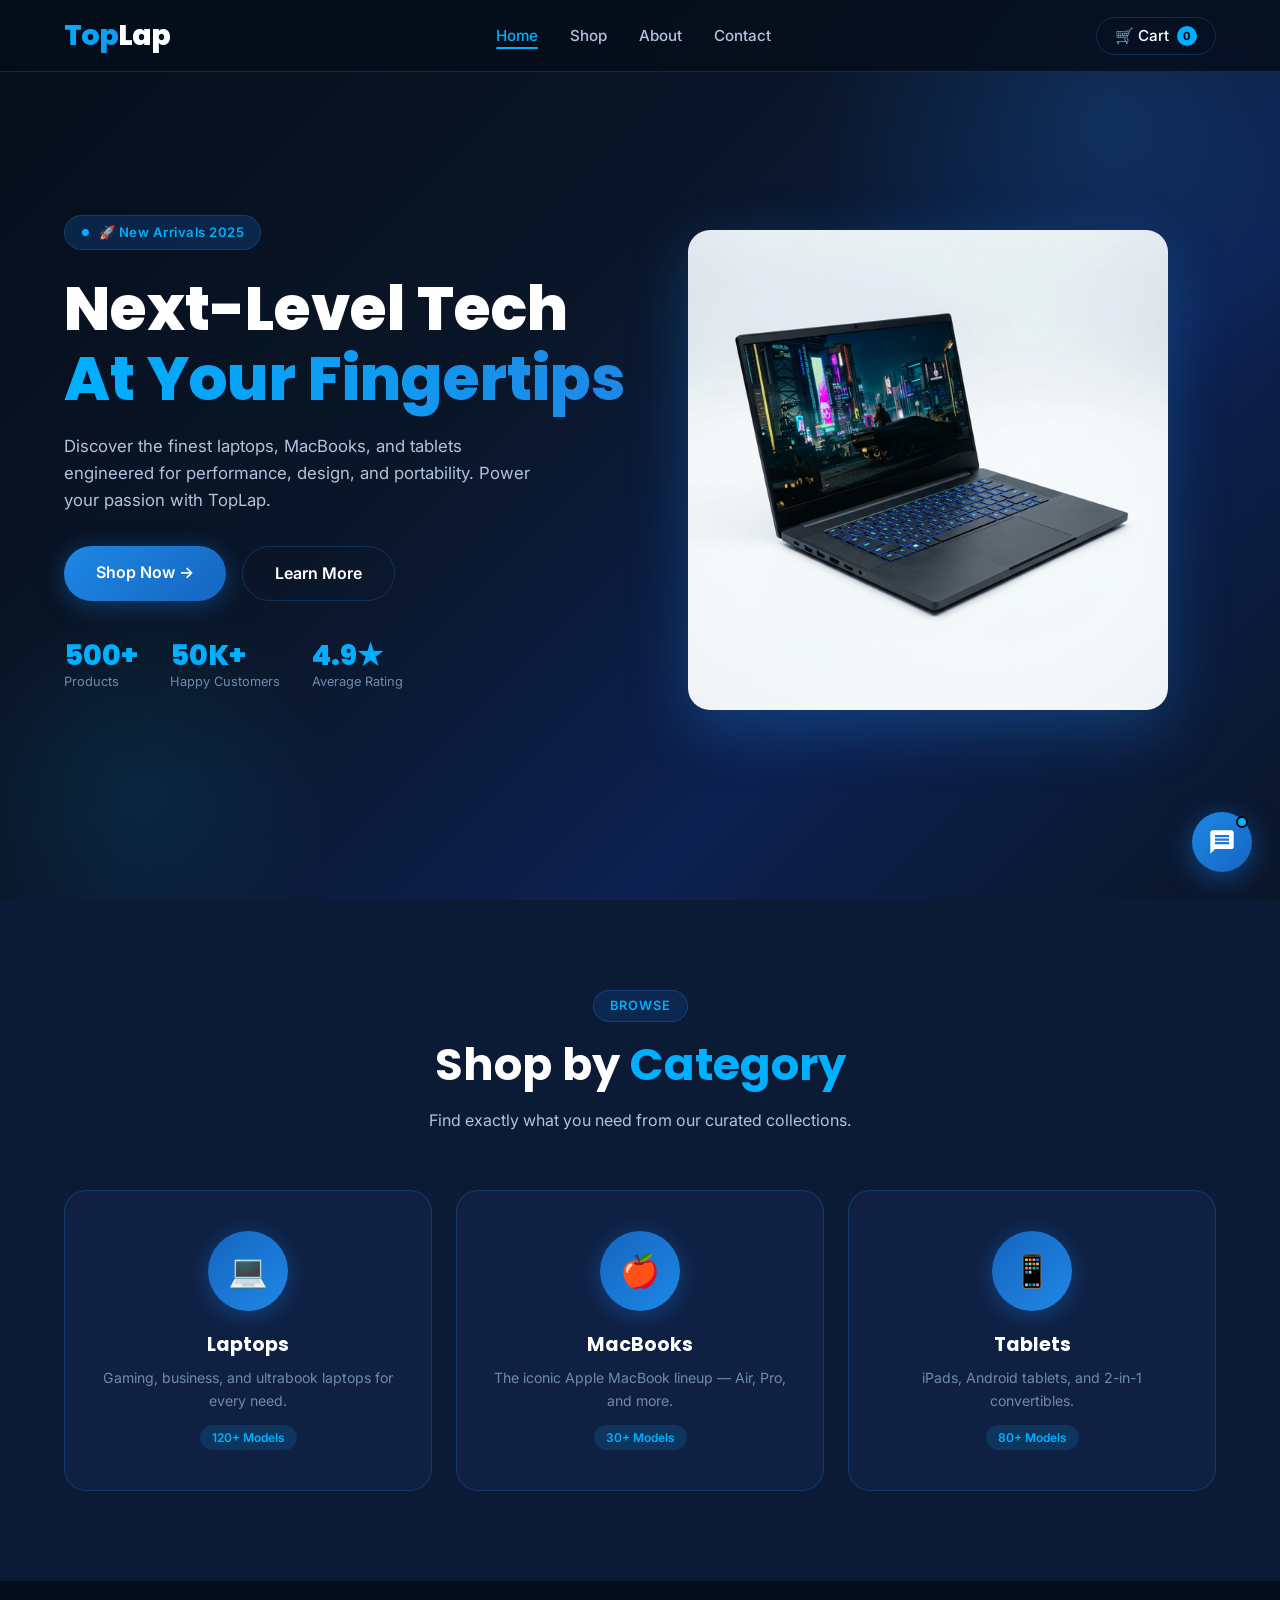
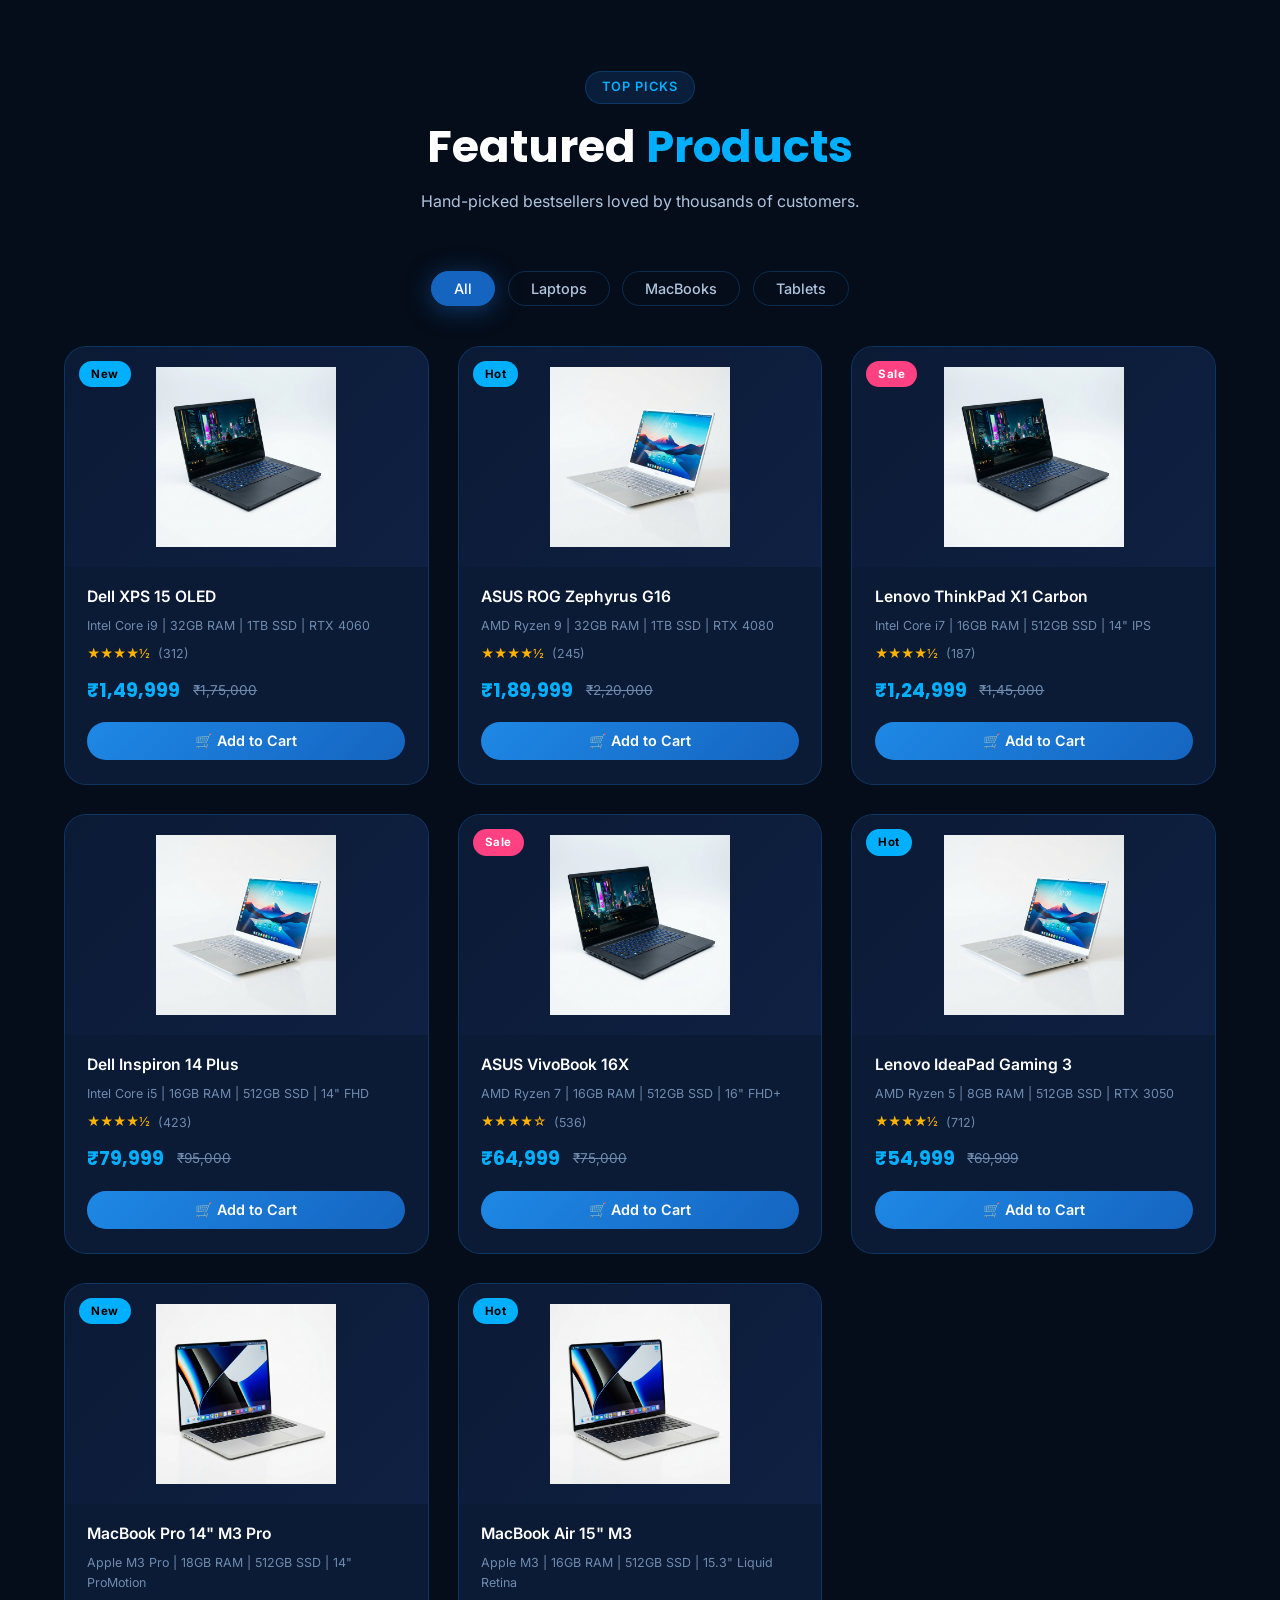
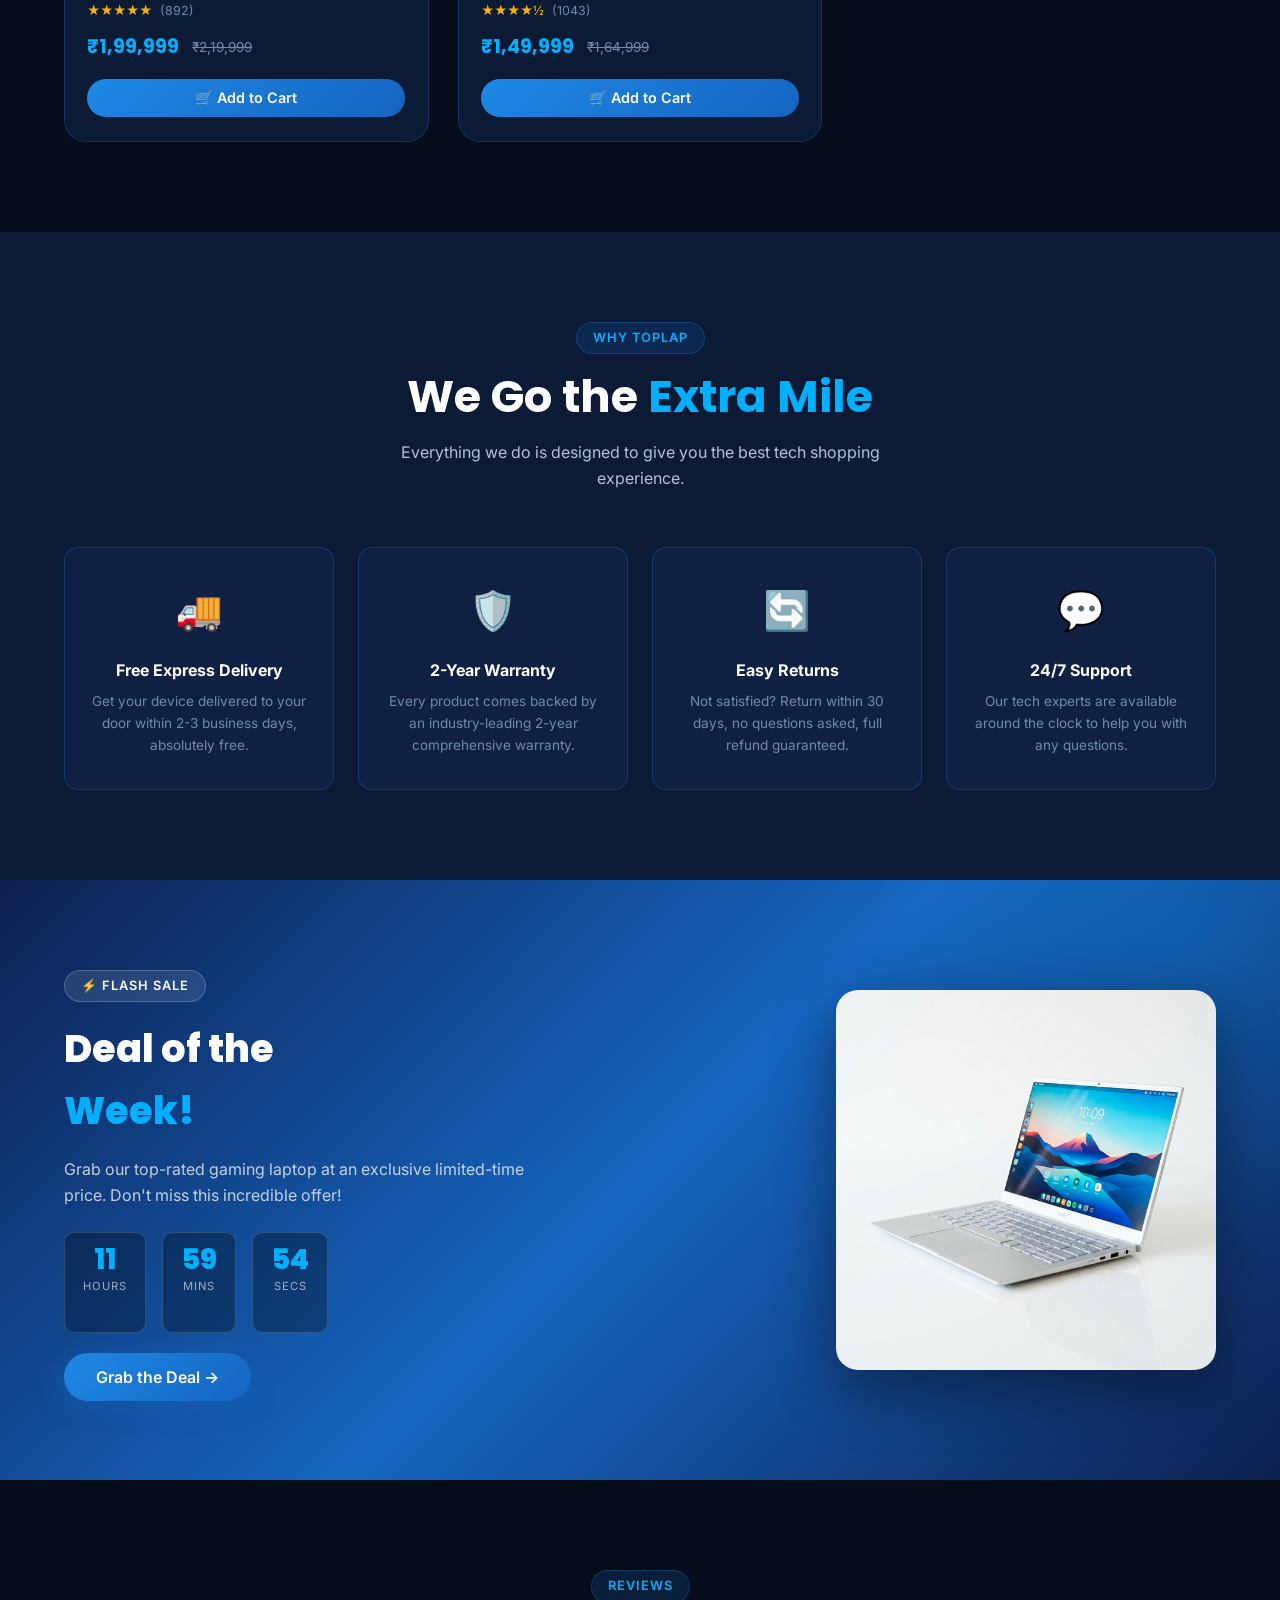
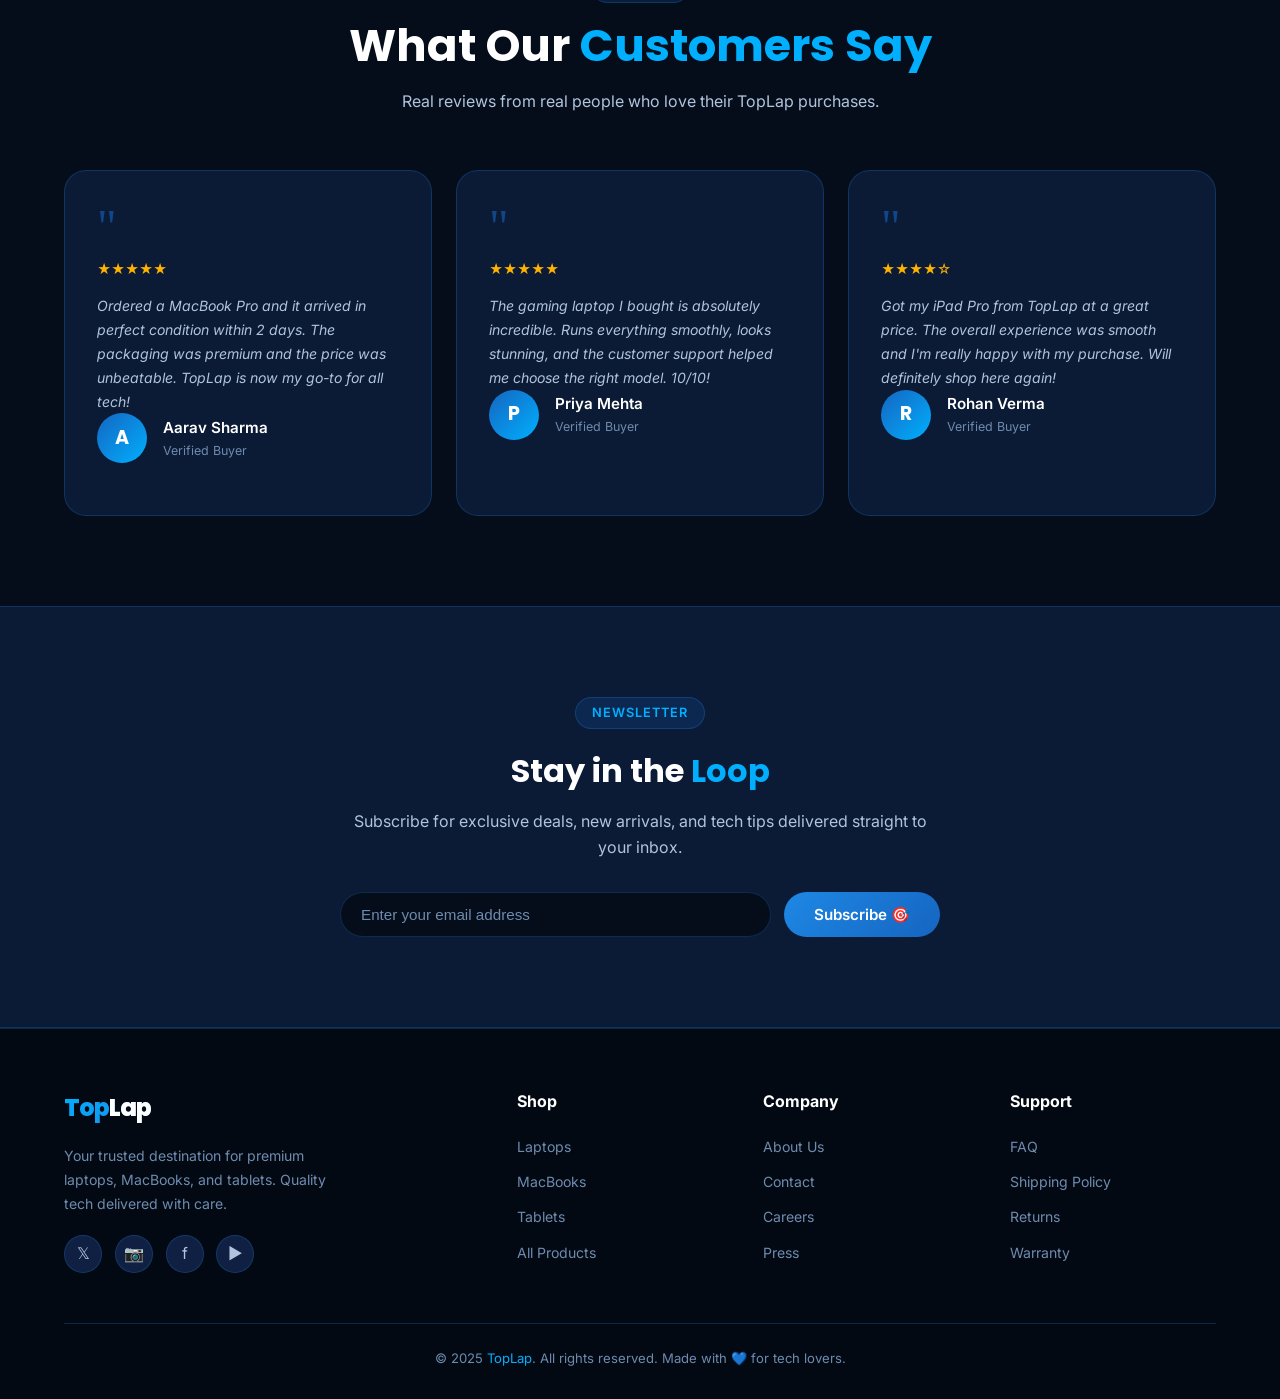
==== commit 1feed5e3: "Add files via upload" ====
--- a/index.html
+++ b/index.html
@@ -275,6 +275,47 @@
     <span id="toastMsg">Added to cart!</span>
   </div>
 
+
+  <!-- ===== CHATBOT WIDGET ===== -->
+  <div id="chatbot-widget">
+    <div id="chatbot-window">
+      <iframe
+        src="https://www.chatbase.co/chatbot-iframe/JonvJYSqq4-qjOb5MCHRj"
+        title="TopLap Support Chat"
+        loading="lazy"
+      ></iframe>
+    </div>
+    <button id="chatbot-toggle" aria-label="Open chat support" aria-expanded="false">
+      <!-- Chat icon -->
+      <svg class="chat-icon" viewBox="0 0 24 24" xmlns="http://www.w3.org/2000/svg">
+        <path d="M20 2H4C2.9 2 2 2.9 2 4v18l4-4h14c1.1 0 2-.9 2-2V4c0-1.1-.9-2-2-2zm-2 12H6v-2h12v2zm0-3H6V9h12v2zm0-3H6V6h12v2z"/>
+      </svg>
+      <!-- Close icon -->
+      <svg class="close-icon" viewBox="0 0 24 24" xmlns="http://www.w3.org/2000/svg">
+        <path d="M19 6.41L17.59 5 12 10.59 6.41 5 5 6.41 10.59 12 5 17.59 6.41 19 12 13.41 17.59 19 19 17.59 13.41 12z"/>
+      </svg>
+    </button>
+    <span id="chatbot-label">Need help? Chat with us!</span>
+  </div>
+  <script>
+    (function() {
+      var btn    = document.getElementById('chatbot-toggle');
+      var win    = document.getElementById('chatbot-window');
+      var label  = document.getElementById('chatbot-label');
+      var isOpen = false;
+      // Hide label after 4 s
+      setTimeout(function(){ label.classList.add('hidden'); }, 4000);
+      btn.addEventListener('click', function() {
+        isOpen = !isOpen;
+        btn.classList.toggle('open', isOpen);
+        win.classList.toggle('open', isOpen);
+        btn.setAttribute('aria-expanded', isOpen);
+        label.classList.add('hidden');
+      });
+    })();
+  </script>
+
   <script src="script.js"></script>
 </body>
 </html>
+
--- a/style.css
+++ b/style.css
@@ -707,6 +707,139 @@
 .form-submit:hover { box-shadow: var(--shadow-blue); transform: translateY(-2px); }
 
 /* ============================================
+   CHATBOT WIDGET
+   ============================================ */
+#chatbot-widget {
+  position: fixed;
+  bottom: 28px;
+  right: 28px;
+  z-index: 9998;
+  display: flex;
+  flex-direction: column;
+  align-items: flex-end;
+  gap: 12px;
+}
+
+/* Toggle button */
+#chatbot-toggle {
+  width: 60px;
+  height: 60px;
+  border-radius: 50%;
+  background: linear-gradient(135deg, var(--primary-light), var(--primary));
+  border: none;
+  cursor: pointer;
+  display: flex;
+  align-items: center;
+  justify-content: center;
+  box-shadow: 0 6px 28px rgba(21, 101, 192, 0.6), 0 0 0 0 rgba(30, 136, 229, 0.4);
+  transition: var(--transition);
+  animation: chatPulse 2.5s infinite;
+  flex-shrink: 0;
+  position: relative;
+}
+#chatbot-toggle:hover {
+  transform: scale(1.1);
+  box-shadow: 0 10px 36px rgba(21, 101, 192, 0.8);
+  animation: none;
+}
+#chatbot-toggle svg {
+  width: 28px;
+  height: 28px;
+  fill: #fff;
+  transition: var(--transition);
+}
+#chatbot-toggle .close-icon { display: none; }
+#chatbot-toggle.open .chat-icon { display: none; }
+#chatbot-toggle.open .close-icon { display: block; }
+#chatbot-toggle.open { animation: none; }
+
+/* Notification dot */
+#chatbot-toggle::after {
+  content: '';
+  position: absolute;
+  top: 4px;
+  right: 4px;
+  width: 12px;
+  height: 12px;
+  background: var(--accent);
+  border-radius: 50%;
+  border: 2px solid var(--bg-dark);
+  animation: dotPulse 1.5s ease-in-out infinite;
+}
+#chatbot-toggle.open::after { display: none; }
+
+@keyframes chatPulse {
+  0%   { box-shadow: 0 6px 28px rgba(21,101,192,0.6), 0 0 0 0 rgba(30,136,229,0.5); }
+  70%  { box-shadow: 0 6px 28px rgba(21,101,192,0.6), 0 0 0 16px rgba(30,136,229,0); }
+  100% { box-shadow: 0 6px 28px rgba(21,101,192,0.6), 0 0 0 0 rgba(30,136,229,0); }
+}
+@keyframes dotPulse {
+  0%,100% { transform: scale(1); opacity: 1; }
+  50%      { transform: scale(1.3); opacity: 0.7; }
+}
+
+/* Chat window */
+#chatbot-window {
+  width: 370px;
+  height: 520px;
+  border-radius: 18px;
+  overflow: hidden;
+  box-shadow: 0 20px 60px rgba(0,0,0,0.6), 0 0 0 1px var(--border);
+  transform-origin: bottom right;
+  transform: scale(0.85) translateY(20px);
+  opacity: 0;
+  pointer-events: none;
+  transition: transform 0.35s cubic-bezier(0.4,0,0.2,1),
+              opacity  0.35s cubic-bezier(0.4,0,0.2,1);
+  background: var(--bg-card);
+}
+#chatbot-window.open {
+  transform: scale(1) translateY(0);
+  opacity: 1;
+  pointer-events: all;
+}
+#chatbot-window iframe {
+  width: 100%;
+  height: 100%;
+  border: none;
+  display: block;
+}
+
+/* Chatbot label tooltip */
+#chatbot-label {
+  position: absolute;
+  right: 70px;
+  bottom: 12px;
+  background: var(--bg-card);
+  border: 1px solid var(--border);
+  color: var(--text-white);
+  font-size: 0.82rem;
+  font-weight: 600;
+  padding: 6px 14px;
+  border-radius: 50px;
+  white-space: nowrap;
+  pointer-events: none;
+  box-shadow: var(--shadow);
+  opacity: 1;
+  transition: opacity 0.3s;
+}
+#chatbot-label.hidden { opacity: 0; }
+
+/* Move toast up so it doesn't overlap chat button */
+.toast { bottom: 100px; }
+
+@media (max-width: 480px) {
+  #chatbot-window {
+    width: calc(100vw - 24px);
+    height: 65vh;
+    right: 12px;
+    bottom: 80px;
+  }
+  #chatbot-widget { bottom: 16px; right: 16px; }
+  .toast { bottom: 90px; right: 16px; }
+}
+
+/* ============================================
    RESPONSIVE
    ============================================ */
 @media (max-width: 1024px) {
